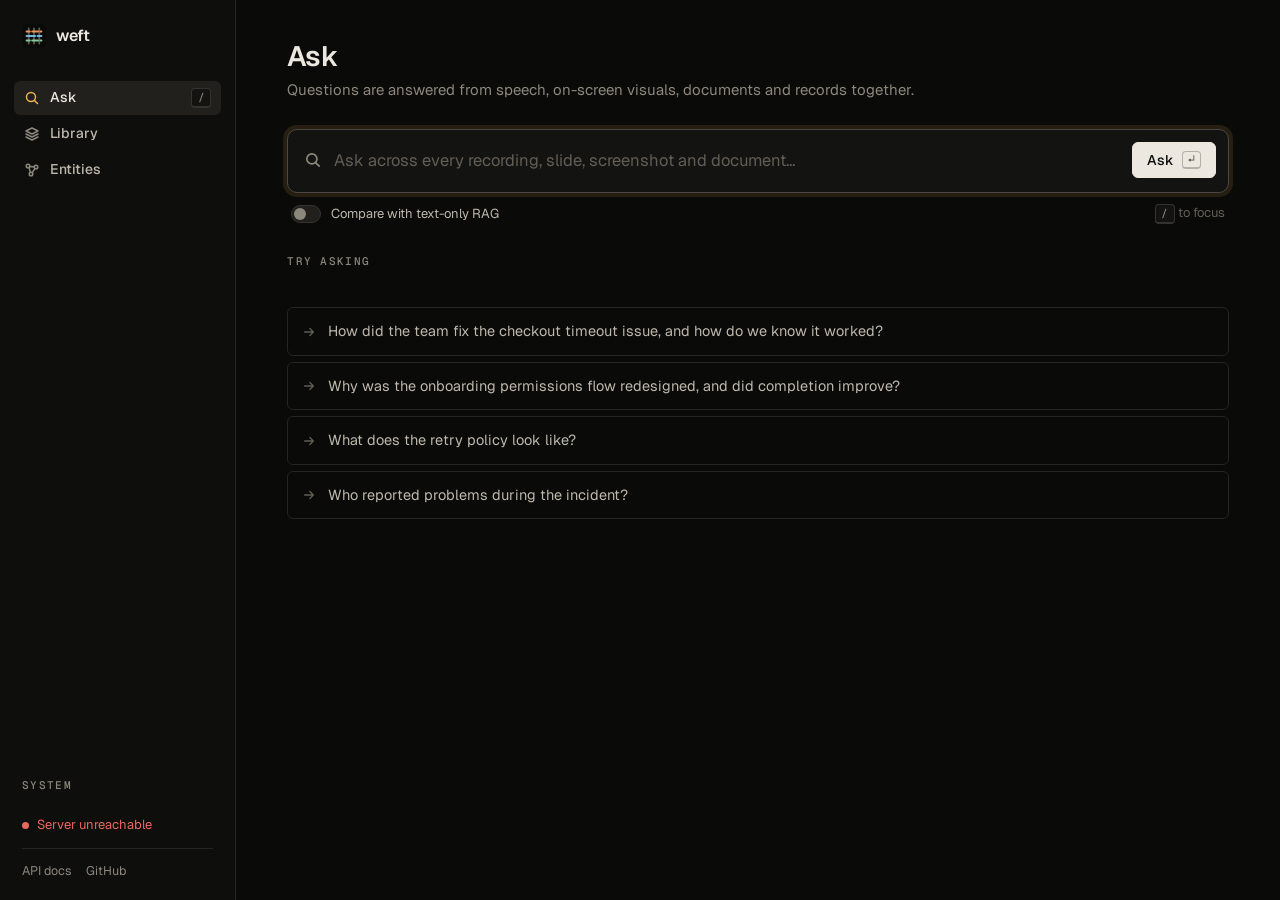
==== static/app.html @ e4f0d1ba "feat: add Weft website with landing page and workspace (ask with citations, evidence drawer, library" ====
<!doctype html>
<html lang="en">
<head>
  <meta charset="utf-8" />
  <meta name="viewport" content="width=device-width, initial-scale=1" />
  <title>Weft</title>
  <meta name="description" content="Weft workspace: ask questions across video, audio, images, PDFs and records, with every answer traced to its source." />
  <meta name="theme-color" content="#0a0a09" />
  <link rel="icon" href="/static/img/weft-mark.svg" type="image/svg+xml" />
  <link rel="preconnect" href="https://fonts.googleapis.com" />
  <link rel="preconnect" href="https://fonts.gstatic.com" crossorigin />
  <link href="https://fonts.googleapis.com/css2?family=Geist:wght@400;500;600;700&family=Geist+Mono:wght@400;500&display=swap" rel="stylesheet" />
  <link rel="stylesheet" href="/static/css/weft.css" />
  <link rel="stylesheet" href="/static/css/app.css" />
</head>
<body class="app">
  <a class="skip" href="#view">Skip to content</a>
  <header class="topbar">
    <button class="btn btn-ghost btn-icon" id="nav-toggle" type="button" aria-label="Menu">
      <svg width="18" height="18" viewBox="0 0 16 16" fill="none" stroke="currentColor" stroke-width="1.5" stroke-linecap="round"><path d="M2.5 4.5h11M2.5 8h11M2.5 11.5h11"/></svg>
    </button>
    <a class="brand" href="/"><img src="/static/img/weft-mark.svg" alt="" width="22" height="22" />weft</a>
    <span></span>
  </header>

  <aside class="side" aria-label="Workspace">
    <a class="brand" href="/" title="Weft home"><img src="/static/img/weft-mark.svg" alt="" width="24" height="24" />weft</a>
    <nav class="side-nav">
      <a href="#/ask" data-nav="ask">
        <svg viewBox="0 0 16 16" fill="none" stroke="currentColor" stroke-width="1.5" stroke-linecap="round"><circle cx="7" cy="7" r="4.5"/><path d="m10.5 10.5 3 3"/></svg>
        Ask <kbd>/</kbd>
      </a>
      <a href="#/library" data-nav="library">
        <svg viewBox="0 0 16 16" fill="none" stroke="currentColor" stroke-width="1.5" stroke-linecap="round" stroke-linejoin="round"><path d="m8 2 6 3-6 3-6-3 6-3Z"/><path d="m2 8 6 3 6-3M2 11l6 3 6-3"/></svg>
        Library
      </a>
      <a href="#/entities" data-nav="entities">
        <svg viewBox="0 0 16 16" fill="none" stroke="currentColor" stroke-width="1.5" stroke-linecap="round"><circle cx="4" cy="4" r="1.8"/><circle cx="12" cy="5" r="1.8"/><circle cx="7" cy="12" r="1.8"/><path d="M5.6 4.4 10.3 4.7M5 5.6l1.4 4.8M11 6.6 8.2 10.6"/></svg>
        Entities
      </a>
    </nav>
    <div class="side-foot">
      <p class="section-label">System</p>
      <div id="status" class="status"><p class="faint">Connecting…</p></div>
      <div class="side-links">
        <a href="/docs" target="_blank" rel="noopener">API docs</a>
        <a href="https://github.com/Priyansh10ff/Weft" target="_blank" rel="noopener">GitHub</a>
      </div>
    </div>
  </aside>
  <div class="side-scrim"></div>

  <main id="view" class="view" tabindex="-1"></main>
  <div class="toasts" aria-live="polite"></div>
  <noscript><p style="padding:24px">Weft needs JavaScript enabled.</p></noscript>
  <script type="module" src="/static/js/app/main.js"></script>
</body>
</html>
---- static/css/weft.css ----
/* ==========================================================================
   Weft design system
   Dark, quiet, precise. One neutral palette, five "thread" colours, one per
   modality, used everywhere a piece of evidence appears.
   ========================================================================== */

:root {
  --bg: #0a0a09;
  --bg-raised: #0e0e0d;
  --surface: #131311;
  --surface-2: #191917;
  --surface-3: #21201d;
  --line: #262521;
  --line-2: #34332e;
  --line-3: #4a4842;

  --text: #ece8df;
  --text-2: #bdb8ac;
  --muted: #8c877c;
  --faint: #625e55;

  --primary: #ece8df;
  --primary-ink: #0a0a09;
  --signal: #e9b44c;
  --signal-soft: rgba(233, 180, 76, 0.12);

  --ok: #82c79d;
  --warn: #e9b44c;
  --err: #e7685e;

  /* Thread colours: one per modality. */
  --m-video: #ea925d;
  --m-audio: #82c79d;
  --m-image: #70b7de;
  --m-pdf: #df7b71;
  --m-json: #b49ee0;

  --font: "Geist", ui-sans-serif, system-ui, -apple-system, "Segoe UI", Roboto, sans-serif;
  --mono: "Geist Mono", ui-monospace, "SFMono-Regular", "Cascadia Code", Menlo, Consolas, monospace;

  --r-sm: 4px;
  --r: 6px;
  --r-lg: 10px;

  --shadow: 0 1px 0 rgba(255, 255, 255, 0.03) inset, 0 12px 32px -12px rgba(0, 0, 0, 0.6);
  --ease: cubic-bezier(0.2, 0.7, 0.2, 1);
  color-scheme: dark;
}

*, *::before, *::after { box-sizing: border-box; }
html { -webkit-text-size-adjust: 100%; }
body {
  margin: 0;
  background: var(--bg);
  color: var(--text);
  font: 15px/1.55 var(--font);
  font-feature-settings: "ss01", "cv11";
  -webkit-font-smoothing: antialiased;
  text-rendering: optimizeLegibility;
}
img, video, svg { display: block; max-width: 100%; }
a { color: inherit; text-decoration: none; }
button, input, select, textarea { font: inherit; color: inherit; }
button { cursor: pointer; }
::selection { background: var(--signal); color: var(--primary-ink); }
:focus-visible { outline: 2px solid var(--signal); outline-offset: 2px; border-radius: var(--r-sm); }
.sr-only { position: absolute; width: 1px; height: 1px; overflow: hidden; clip: rect(0 0 0 0); white-space: nowrap; }

h1, h2, h3, h4 { margin: 0; font-weight: 600; letter-spacing: -0.02em; line-height: 1.15; }
p { margin: 0; }
code, kbd, pre, .mono { font-family: var(--mono); font-size: 0.86em; }
.muted { color: var(--muted); }
.faint { color: var(--faint); }
.eyebrow {
  font: 500 11px/1 var(--mono);
  text-transform: uppercase;
  letter-spacing: 0.14em;
  color: var(--muted);
}

/* ---------------------------------------------------------------- buttons */
.btn {
  display: inline-flex; align-items: center; justify-content: center; gap: 8px;
  height: 36px; padding: 0 14px;
  border: 1px solid var(--line-2); border-radius: var(--r);
  background: var(--surface); color: var(--text);
  font-size: 14px; font-weight: 500; white-space: nowrap;
  transition: background 0.15s var(--ease), border-color 0.15s var(--ease), color 0.15s;
}
.btn:hover { background: var(--surface-2); border-color: var(--line-3); }
.btn:disabled { opacity: 0.45; cursor: not-allowed; }
.btn-primary { background: var(--primary); color: var(--primary-ink); border-color: var(--primary); }
.btn-primary:hover { background: #fff; border-color: #fff; }
.btn-ghost { background: transparent; border-color: transparent; color: var(--text-2); }
.btn-ghost:hover { background: var(--surface-2); color: var(--text); border-color: transparent; }
.btn-danger:hover { color: var(--err); border-color: rgba(231, 104, 94, 0.5); }
.btn-lg { height: 44px; padding: 0 20px; font-size: 15px; }
.btn-sm { height: 28px; padding: 0 10px; font-size: 13px; }
.btn-icon { width: 32px; padding: 0; }
.btn svg { width: 16px; height: 16px; flex: none; }

/* ------------------------------------------------------------------ chips */
.chip {
  display: inline-flex; align-items: center; gap: 6px;
  height: 22px; padding: 0 8px;
  border: 1px solid var(--line-2); border-radius: 999px;
  font: 500 12px/1 var(--font); color: var(--text-2);
  background: var(--surface); white-space: nowrap; max-width: 100%;
  overflow: hidden; text-overflow: ellipsis;
}
a.chip:hover, button.chip:hover { border-color: var(--line-3); color: var(--text); }
button.chip { cursor: pointer; }
.chip[aria-pressed="true"] { background: var(--surface-3); color: var(--text); border-color: var(--line-3); }
.chip .dot, .dot { width: 7px; height: 7px; border-radius: 50%; background: var(--muted); flex: none; }
.mod { --c: var(--muted); }
.mod-video { --c: var(--m-video); }
.mod-audio { --c: var(--m-audio); }
.mod-image { --c: var(--m-image); }
.mod-pdf { --c: var(--m-pdf); }
.mod-json { --c: var(--m-json); }
.chip.mod { color: var(--c); border-color: color-mix(in srgb, var(--c) 35%, transparent); background: color-mix(in srgb, var(--c) 8%, transparent); font-family: var(--mono); text-transform: uppercase; letter-spacing: 0.06em; font-size: 10.5px; }
.chip.mod .dot, .mod > .dot { background: var(--c); }
.tag { font: 500 11px/1 var(--mono); color: var(--muted); padding: 4px 6px; border: 1px solid var(--line); border-radius: var(--r-sm); }

/* ----------------------------------------------------------------- inputs */
.input {
  width: 100%; height: 38px; padding: 0 12px;
  background: var(--bg-raised); border: 1px solid var(--line-2); border-radius: var(--r);
  color: var(--text); outline: none; transition: border-color 0.15s;
}
.input::placeholder { color: var(--faint); }
.input:focus { border-color: var(--line-3); box-shadow: 0 0 0 3px var(--signal-soft); }
kbd {
  display: inline-flex; align-items: center; justify-content: center; min-width: 20px; height: 20px; padding: 0 5px;
  font: 500 11px/1 var(--mono); color: var(--muted);
  border: 1px solid var(--line-2); border-bottom-width: 2px; border-radius: var(--r-sm); background: var(--surface);
}

/* ------------------------------------------------------------------ cards */
.card { background: var(--surface); border: 1px solid var(--line); border-radius: var(--r-lg); }
.card-pad { padding: 20px; }
.divider { height: 1px; background: var(--line); border: 0; margin: 0; }

/* ---------------------------------------------------------------- meters */
.meter { display: inline-flex; align-items: center; gap: 8px; font: 500 12px/1 var(--mono); color: var(--text-2); }
.meter-bar { position: relative; width: 48px; height: 4px; border-radius: 2px; background: var(--surface-3); overflow: hidden; }
.meter-bar > i { position: absolute; inset: 0 auto 0 0; background: var(--text-2); border-radius: 2px; }
.meter.hi .meter-bar > i { background: var(--ok); }
.meter.mid .meter-bar > i { background: var(--warn); }
.meter.lo .meter-bar > i { background: var(--err); }

/* -------------------------------------------------------------- skeleton */
.skeleton { background: linear-gradient(90deg, var(--surface-2) 0%, var(--surface-3) 50%, var(--surface-2) 100%); background-size: 200% 100%; animation: shimmer 1.4s infinite linear; border-radius: var(--r-sm); }
@keyframes shimmer { to { background-position: -200% 0; } }

/* ----------------------------------------------------------------- toast */
.toasts { position: fixed; z-index: 100; right: 16px; bottom: 16px; display: grid; gap: 8px; width: min(380px, calc(100vw - 32px)); }
.toast {
  display: flex; gap: 10px; align-items: flex-start; padding: 12px 14px;
  background: var(--surface-2); border: 1px solid var(--line-2); border-radius: var(--r);
  box-shadow: var(--shadow); font-size: 14px; animation: rise 0.2s var(--ease);
}
.toast .dot { margin-top: 7px; }
.toast.ok .dot { background: var(--ok); }
.toast.err .dot { background: var(--err); }
.toast.warn .dot { background: var(--warn); }
@keyframes rise { from { opacity: 0; transform: translateY(6px); } }

/* --------------------------------------------------------------- tables */
.table { width: 100%; border-collapse: collapse; font-size: 14px; }
.table th { text-align: left; font: 500 11px/1 var(--mono); text-transform: uppercase; letter-spacing: 0.1em; color: var(--muted); padding: 12px 16px; border-bottom: 1px solid var(--line); white-space: nowrap; }
.table td { padding: 12px 16px; border-bottom: 1px solid var(--line); vertical-align: middle; }
.table tr:last-child td { border-bottom: 0; }
.table tbody tr { transition: background 0.12s; }
.table tbody tr.row-link { cursor: pointer; }
.table tbody tr.row-link:hover { background: var(--surface-2); }
.num { font-family: var(--mono); font-size: 13px; color: var(--text-2); font-variant-numeric: tabular-nums; }

/* --------------------------------------------------------------- empty */
.empty { display: grid; justify-items: center; gap: 12px; padding: 56px 24px; text-align: center; color: var(--muted); }
.empty h3 { color: var(--text); font-size: 16px; }
.empty p { max-width: 420px; }

@media (prefers-reduced-motion: reduce) {
  *, *::before, *::after { animation-duration: 0.001ms !important; animation-iteration-count: 1 !important; transition-duration: 0.001ms !important; scroll-behavior: auto !important; }
}
---- static/css/app.css ----
/* Workspace */
body.app { min-height: 100vh; display: grid; grid-template-columns: 236px minmax(0, 1fr); }
.skip { position: absolute; left: -9999px; top: 8px; z-index: 200; padding: 8px 12px; background: var(--primary); color: var(--primary-ink); border-radius: var(--r); }
.skip:focus { left: 8px; }

.brand { display: inline-flex; align-items: center; gap: 10px; font-weight: 600; font-size: 16px; letter-spacing: -0.02em; }

/* sidebar */
.side {
  position: sticky; top: 0; height: 100vh; display: flex; flex-direction: column; gap: 28px;
  padding: 20px 14px; border-right: 1px solid var(--line); background: var(--bg-raised);
}
.side .brand { padding: 4px 8px; }
.side-nav { display: grid; gap: 2px; }
.side-nav a {
  display: flex; align-items: center; gap: 10px; height: 34px; padding: 0 10px;
  border-radius: var(--r); color: var(--text-2); font-size: 14px; font-weight: 500;
}
.side-nav a svg { width: 16px; height: 16px; flex: none; color: var(--muted); }
.side-nav a kbd { margin-left: auto; }
.side-nav a:hover { background: var(--surface-2); color: var(--text); }
.side-nav a.active { background: var(--surface-3); color: var(--text); }
.side-nav a.active svg { color: var(--signal); }
.side-foot { margin-top: auto; display: grid; gap: 12px; padding: 0 8px; }
.status-list { list-style: none; margin: 0; padding: 0; display: grid; gap: 7px; font-size: 13px; color: var(--text-2); }
.status-list li { display: grid; grid-template-columns: 8px 1fr auto; align-items: center; gap: 9px; }
.dot.on { background: var(--ok); }
.dot.off { background: var(--faint); }
.status-down { display: flex; align-items: center; gap: 8px; font-size: 13px; color: var(--err); }
.status-down .dot { background: var(--err); }
.status-counts { margin-top: 2px; font-size: 12px; color: var(--muted); }
.side-links { display: flex; gap: 14px; font-size: 12.5px; color: var(--muted); padding-top: 12px; border-top: 1px solid var(--line); }
.side-links a:hover { color: var(--text); }
.topbar, .side-scrim { display: none; }

/* page */
.view { min-width: 0; padding: 40px clamp(20px, 4vw, 56px) 96px; outline: none; }
.view > * { max-width: 1040px; margin-left: auto; margin-right: auto; }
.page-head { display: flex; align-items: flex-end; justify-content: space-between; gap: 24px; margin-bottom: 28px; }
.page-head h1 { font-size: 28px; letter-spacing: -0.03em; }
.page-head p { margin-top: 6px; }
.section-label { font: 500 11px/1 var(--mono); text-transform: uppercase; letter-spacing: 0.12em; color: var(--muted); margin: 0 0 12px; }
.section-row { display: flex; align-items: center; justify-content: space-between; margin: 36px auto 0; }
.back { display: inline-flex; align-items: center; gap: 6px; font-size: 13px; color: var(--muted); margin-bottom: 18px; }
.back:hover { color: var(--text); }
.link { color: var(--text); text-decoration: underline; text-decoration-color: var(--line-3); text-underline-offset: 3px; background: none; border: 0; padding: 0; font: inherit; cursor: pointer; }
.link:hover { text-decoration-color: var(--text); }
.loc { font: 500 12px/1 var(--mono); color: var(--muted); white-space: nowrap; }
.row-inline { display: inline-flex; align-items: center; gap: 10px; flex-wrap: wrap; }
.chips { display: flex; flex-wrap: wrap; gap: 6px; }
.chip-sm { height: 20px; font-size: 11.5px; padding: 0 7px; }
.badge { display: inline-flex; align-items: center; gap: 6px; height: 22px; padding: 0 8px; border-radius: var(--r-sm); font: 500 11.5px/1 var(--font); border: 1px solid var(--line-2); color: var(--text-2); }
.badge.ok { color: var(--ok); border-color: rgba(130, 199, 157, 0.35); background: rgba(130, 199, 157, 0.07); }
.badge.warn { color: var(--warn); border-color: rgba(233, 180, 76, 0.35); background: rgba(233, 180, 76, 0.07); }
.badge.err { color: var(--err); border-color: rgba(231, 104, 94, 0.35); background: rgba(231, 104, 94, 0.07); }
.sk-stack { display: grid; gap: 10px; }
.icon { display: inline-flex; }
.hide-sm {}

/* ask */
.ask-form { display: grid; gap: 10px; }
.ask-field {
  display: flex; align-items: flex-start; gap: 12px; padding: 12px 12px 12px 16px;
  background: var(--surface); border: 1px solid var(--line-2); border-radius: var(--r-lg);
  transition: border-color 0.15s, box-shadow 0.15s;
}
.ask-field:focus-within { border-color: var(--line-3); box-shadow: 0 0 0 4px var(--signal-soft); }
.ask-field > .icon { margin-top: 9px; color: var(--muted); }
.ask-input { flex: 1; min-height: 36px; padding: 7px 0; border: 0; outline: none; resize: none; background: transparent; font-size: 16.5px; line-height: 1.45; }
.ask-input::placeholder { color: var(--faint); }
.ask-field .btn { height: 36px; }
.kbd-inv { background: transparent; border-color: rgba(10, 10, 9, 0.25); color: rgba(10, 10, 9, 0.6); min-width: 18px; height: 18px; }
.ask-options { display: flex; align-items: center; justify-content: space-between; gap: 12px; font-size: 13px; color: var(--text-2); padding: 0 4px; }
.switch { display: inline-flex; align-items: center; gap: 10px; cursor: pointer; user-select: none; }
.switch input { position: absolute; opacity: 0; pointer-events: none; }
.switch-ui { position: relative; width: 30px; height: 18px; border-radius: 999px; background: var(--surface-3); border: 1px solid var(--line-2); transition: background 0.15s; }
.switch-ui::after { content: ""; position: absolute; top: 2px; left: 2px; width: 12px; height: 12px; border-radius: 50%; background: var(--muted); transition: transform 0.15s var(--ease), background 0.15s; }
.switch input:checked + .switch-ui { background: var(--signal-soft); border-color: rgba(233, 180, 76, 0.5); }
.switch input:checked + .switch-ui::after { transform: translateX(12px); background: var(--signal); }
.switch input:focus-visible + .switch-ui { outline: 2px solid var(--signal); outline-offset: 2px; }

.ask-out { margin-top: 32px; display: grid; gap: 28px; }
.examples { display: grid; gap: 6px; }
.example {
  display: flex; align-items: center; gap: 12px; padding: 12px 14px; text-align: left;
  background: transparent; border: 1px solid var(--line); border-radius: var(--r); color: var(--text-2); font-size: 14.5px;
  transition: background 0.15s, border-color 0.15s, color 0.15s;
}
.example .icon { color: var(--faint); }
.example:hover { background: var(--surface); border-color: var(--line-2); color: var(--text); }
.example:hover .icon { color: var(--signal); }
.notice { display: flex; align-items: center; justify-content: space-between; gap: 24px; margin-bottom: 8px; }
.notice h3 { font-size: 15px; margin-bottom: 4px; }
.notice p { font-size: 14px; max-width: 560px; }
.notice-actions { display: flex; gap: 8px; flex: none; }

.answer-card { padding: 22px 24px; }
.answer-meta { display: flex; align-items: center; gap: 12px; flex-wrap: wrap; font-size: 12.5px; margin-bottom: 14px; }
.answer-mods { display: inline-flex; gap: 5px; margin-left: auto; }
.answer-text { font-size: 16px; line-height: 1.7; color: var(--text); }
.cite {
  display: inline-flex; align-items: center; justify-content: center; min-width: 19px; height: 19px; padding: 0 5px; margin: 0 2px;
  vertical-align: 2px; border: 0; border-radius: 4px; cursor: pointer;
  font: 600 11px/1 var(--mono); color: var(--primary-ink); background: var(--c, var(--text-2));
  transition: transform 0.12s var(--ease), filter 0.12s;
}
.cite:hover { transform: translateY(-1px); filter: brightness(1.12); }
.mods { display: inline-flex; gap: 6px; }

.ev-head-row { display: flex; align-items: center; justify-content: space-between; margin-bottom: -16px; }
.ev-grid { display: grid; gap: 10px; }
.ev-card {
  position: relative; display: grid; grid-template-columns: 132px minmax(0, 1fr); gap: 16px; padding: 12px;
  background: var(--surface); border: 1px solid var(--line); border-radius: var(--r-lg); cursor: pointer;
  transition: border-color 0.15s, background 0.15s;
}
.ev-card::before { content: ""; position: absolute; left: -1px; top: 14px; bottom: 14px; width: 2px; border-radius: 2px; background: var(--c); opacity: 0; transition: opacity 0.15s; }
.ev-card.cited::before { opacity: 1; }
.ev-card:hover { border-color: var(--line-3); background: var(--surface-2); }
.ev-card.flash { animation: flash 1.2s var(--ease); }
@keyframes flash { 0%, 40% { border-color: var(--signal); box-shadow: 0 0 0 3px var(--signal-soft); } }
.skeleton-card { cursor: default; }
.skeleton-card .thumb { height: 84px; }
.thumb {
  position: relative; width: 100%; aspect-ratio: 16 / 10; border-radius: var(--r); overflow: hidden;
  background: color-mix(in srgb, var(--c, var(--muted)) 7%, var(--bg-raised)); border: 1px solid var(--line);
  display: grid; place-items: center; align-self: start;
}
.thumb img { width: 100%; height: 100%; object-fit: cover; }
.thumb-glyph { font: 600 11px/1 var(--mono); letter-spacing: 0.1em; color: var(--c, var(--muted)); opacity: 0.8; }
.thumb-empty { border-style: dashed; background: transparent; }
.ev-body { display: grid; gap: 8px; align-content: start; min-width: 0; }
.ev-head { display: flex; align-items: center; gap: 10px; min-width: 0; }
.ev-n { font: 600 11px/1 var(--mono); color: var(--muted); width: 18px; height: 18px; display: inline-grid; place-items: center; border: 1px solid var(--line-2); border-radius: 4px; flex: none; }
.ev-card.cited .ev-n { background: var(--c); border-color: var(--c); color: var(--primary-ink); }
.ev-source { font-weight: 500; font-size: 14px; overflow: hidden; text-overflow: ellipsis; white-space: nowrap; min-width: 0; }
.ev-head .loc { margin-left: auto; }
.ev-text { font-size: 14px; color: var(--text-2); display: -webkit-box; -webkit-line-clamp: 3; -webkit-box-orient: vertical; overflow: hidden; }
.ev-visual { font-size: 13.5px; color: var(--muted); display: -webkit-box; -webkit-line-clamp: 2; -webkit-box-orient: vertical; overflow: hidden; }
.ev-foot { display: flex; align-items: center; gap: 12px; flex-wrap: wrap; margin-top: 2px; }
.ev-foot .num { font-size: 12px; color: var(--muted); }

.cmp-grid { display: grid; grid-template-columns: 1fr 1fr; gap: 12px; }
.cmp-col { display: grid; gap: 12px; align-content: start; padding: 14px; border: 1px solid var(--line); border-radius: var(--r-lg); background: var(--bg-raised); }
.cmp-col.accent { border-color: color-mix(in srgb, var(--signal) 30%, var(--line)); }
.cmp-head h3 { font-size: 15px; }
.cmp-head p { font-size: 13px; margin-top: 2px; }
.cmp-col .ev-card { grid-template-columns: 1fr; }
.cmp-col .thumb { max-height: 160px; }
.cmp-note { font-size: 12.5px; color: var(--muted); }

/* library */
.stats { display: grid; grid-template-columns: repeat(4, 1fr); gap: 1px; background: var(--line); border: 1px solid var(--line); border-radius: var(--r-lg); overflow: hidden; margin-bottom: 20px; }
.stat { background: var(--surface); padding: 16px 18px; display: grid; gap: 6px; }
.stat-v { font-size: 22px; color: var(--text); letter-spacing: -0.02em; }
.stat-l { font-size: 12.5px; color: var(--muted); }
.dropzone {
  display: grid; justify-items: center; gap: 8px; padding: 32px 20px; text-align: center; cursor: pointer;
  border: 1px dashed var(--line-3); border-radius: var(--r-lg); background: var(--bg-raised);
  transition: border-color 0.15s, background 0.15s;
}
.dropzone:hover, .dropzone.over { border-color: var(--signal); background: color-mix(in srgb, var(--signal) 4%, var(--bg-raised)); }
.drop-icon { width: 40px; height: 40px; display: grid; place-items: center; border-radius: 50%; border: 1px solid var(--line-2); color: var(--text-2); }
.drop-title { font-weight: 500; }
.drop-title u { text-decoration-color: var(--line-3); text-underline-offset: 3px; }
.drop-sub { font: 500 12px/1.4 var(--mono); }
.uploads { display: grid; gap: 6px; margin-top: 10px; }
.uploads:empty { display: none; }
.upload-row {
  display: grid; grid-template-columns: auto minmax(0, 1.2fr) minmax(0, 1fr) 120px 56px; align-items: center; gap: 14px;
  padding: 10px 14px; background: var(--surface); border: 1px solid var(--line); border-radius: var(--r); font-size: 13.5px;
}
.up-name { font-weight: 500; overflow: hidden; text-overflow: ellipsis; white-space: nowrap; }
.up-stage { overflow: hidden; text-overflow: ellipsis; white-space: nowrap; font-size: 13px; }
.up-bar { position: relative; height: 4px; border-radius: 2px; background: var(--surface-3); overflow: hidden; }
.up-bar i { position: absolute; inset: 0 auto 0 0; background: var(--text-2); transition: width 0.4s var(--ease); }
.upload-row.done .up-bar i { background: var(--ok); }
.upload-row.error { border-color: rgba(231, 104, 94, 0.35); }
.upload-row.error .up-stage { color: var(--err); white-space: normal; }
.upload-row.error .up-bar i { background: var(--err); }
.up-pct { text-align: right; font-size: 12px; }
.table-card { overflow: hidden; }
.table-scroll { overflow-x: auto; }
.cell-name { max-width: 420px; }
.cell-name .name { font-weight: 500; overflow: hidden; text-overflow: ellipsis; white-space: nowrap; display: inline-block; max-width: 100%; vertical-align: middle; margin-right: 8px; }
.cell-actions { text-align: right; width: 1%; white-space: nowrap; }
.btn-danger.armed { width: auto; padding: 0 10px; color: var(--err); border-color: rgba(231, 104, 94, 0.5); background: rgba(231, 104, 94, 0.08); }

/* source */
.source-head { align-items: flex-start; }
.source-title { font-size: 26px; margin-top: 12px; word-break: break-word; }
.meta-line { font-size: 13.5px; }
.head-actions { display: flex; align-items: center; gap: 10px; flex-wrap: wrap; font-size: 12.5px; }
.warn-box { display: flex; gap: 12px; margin-bottom: 20px; color: var(--warn); border-color: rgba(233, 180, 76, 0.3); padding: 14px 16px; }
.warn-box ul { margin: 0; padding-left: 18px; color: var(--text-2); font-size: 13.5px; display: grid; gap: 4px; }
.source-media { margin-bottom: 16px; }
.player { width: 100%; border-radius: var(--r-lg); background: #000; border: 1px solid var(--line); }
audio.player { background: var(--surface); height: 48px; }
video.player { max-height: 520px; }
.timeline { margin-bottom: 8px; }
.tl-track { position: relative; height: 34px; border-radius: var(--r); background: var(--bg-raised); border: 1px solid var(--line); overflow: hidden; }
.tl-seg { position: absolute; top: 6px; bottom: 6px; border: 0; border-radius: 3px; background: color-mix(in srgb, var(--c) 55%, transparent); padding: 0; cursor: pointer; transition: background 0.12s; }
.tl-seg.has-visual { background: var(--c); }
.tl-seg + .tl-seg { box-shadow: -1px 0 0 var(--bg-raised); }
.tl-seg:hover { filter: brightness(1.2); }
.tl-cursor { position: absolute; top: 0; bottom: 0; left: 0; width: 1px; background: var(--text); pointer-events: none; }
.tl-time { display: flex; justify-content: space-between; margin-top: 6px; font: 500 11px/1 var(--mono); color: var(--faint); }
.seg-list { list-style: none; margin: 0 auto; padding: 0; overflow: hidden; }
.seg-row {
  display: grid; grid-template-columns: 112px 96px minmax(0, 1fr) auto; gap: 16px; align-items: start;
  padding: 14px 16px; border-bottom: 1px solid var(--line); cursor: pointer; transition: background 0.12s;
}
.seg-row:last-child { border-bottom: 0; }
.seg-row:hover { background: var(--surface-2); }
.seg-row .loc { padding-top: 3px; }
.seg-row .thumb { width: 96px; }
.seg-body { display: grid; gap: 6px; min-width: 0; }
.seg-conf { padding-top: 2px; }
.seg-speakers { font-size: 12.5px; }
.prov { margin-top: 20px; padding: 0; }
.prov summary { cursor: pointer; padding: 14px 18px; font-size: 13.5px; color: var(--text-2); list-style: none; }
.prov summary::-webkit-details-marker { display: none; }
.prov summary::before { content: "+"; display: inline-block; width: 16px; font-family: var(--mono); color: var(--muted); }
.prov[open] summary::before { content: "−"; }
.prov .kv { padding: 0 18px 18px; }

/* entities */
.toolbar { display: flex; align-items: center; gap: 16px; flex-wrap: wrap; margin-bottom: 16px; }
.search-box { position: relative; flex: 0 1 320px; }
.search-box .icon { position: absolute; left: 12px; top: 11px; color: var(--muted); }
.search-box .input { padding-left: 36px; }
.filter-row { flex: 1; }
.entity-group { margin-top: 24px; }
.group-head { display: flex; align-items: center; gap: 10px; margin-bottom: 10px; font-size: 14px; font-weight: 500; }
.entity-group .seg-row { grid-template-columns: 112px minmax(0, 1fr) auto; }

/* key/value */
.kv { display: grid; grid-template-columns: 110px minmax(0, 1fr); gap: 10px 16px; margin: 0; font-size: 13.5px; }
.kv dt { color: var(--muted); }
.kv dd { margin: 0; min-width: 0; color: var(--text-2); }
.kv code.id { font-size: 12px; word-break: break-all; color: var(--text-2); }

/* drawer */
.drawer { position: fixed; inset: 0; z-index: 50; }
.drawer-scrim { position: absolute; inset: 0; background: rgba(0, 0, 0, 0.55); opacity: 0; transition: opacity 0.18s; }
.drawer-panel {
  position: absolute; top: 0; right: 0; bottom: 0; width: min(680px, 100%); display: flex; flex-direction: column;
  background: var(--bg-raised); border-left: 1px solid var(--line-2); box-shadow: -24px 0 60px -20px rgba(0, 0, 0, 0.7);
  transform: translateX(24px); opacity: 0; transition: transform 0.2s var(--ease), opacity 0.2s var(--ease);
}
.drawer.open .drawer-scrim { opacity: 1; }
.drawer.open .drawer-panel { transform: none; opacity: 1; }
.drawer-head { display: flex; align-items: center; justify-content: space-between; gap: 12px; padding: 14px 16px 14px 20px; border-bottom: 1px solid var(--line); }
.drawer-title { display: flex; align-items: center; gap: 10px; min-width: 0; }
.drawer-source { font-weight: 500; overflow: hidden; text-overflow: ellipsis; white-space: nowrap; min-width: 0; }
.drawer-source:hover { text-decoration: underline; text-underline-offset: 3px; }
.drawer-body { flex: 1; overflow-y: auto; padding: 20px; display: grid; gap: 22px; align-content: start; }
.drawer-section { display: grid; gap: 4px; }
.prose { font-size: 14.5px; color: var(--text-2); white-space: pre-wrap; }
.mono-prose { font-family: var(--mono); font-size: 12.5px; }
.seg-nav { display: flex; justify-content: space-between; gap: 8px; }
.speech { list-style: none; margin: 0; padding: 0; display: grid; gap: 10px; }
.speech li { display: grid; grid-template-columns: 56px minmax(0, 1fr); gap: 12px; }
.speech .ts { height: 22px; padding: 0 6px; border: 1px solid var(--line-2); border-radius: var(--r-sm); background: var(--surface); color: var(--text-2); font: 500 11.5px/1 var(--mono); }
.speech .ts:hover:not(:disabled) { border-color: var(--signal); color: var(--signal); }
.speech .ts:disabled { cursor: default; }
.speech p { font-size: 14.5px; color: var(--text-2); }
.speaker { display: inline-block; font: 500 11px/1 var(--mono); color: var(--signal); text-transform: uppercase; letter-spacing: 0.08em; margin-bottom: 4px; }
.rel-list { list-style: none; margin: 0; padding: 0; display: grid; gap: 8px; font-size: 13.5px; }
.rel-list li { display: flex; align-items: center; gap: 10px; }
.figure-wrap { display: grid; gap: 10px; }
.figure { position: relative; border-radius: var(--r-lg); overflow: hidden; border: 1px solid var(--line); background: #000; }
.figure img { width: 100%; height: auto; }
.figure .regions { position: absolute; inset: 0; width: 100%; height: 100%; pointer-events: none; }
.regions rect { fill: none; stroke-width: 1.5; }
.regions rect.ocr { stroke: rgba(236, 232, 223, 0.35); }
.regions rect.region { stroke: rgba(112, 183, 222, 0.75); stroke-dasharray: 4 3; }
.regions rect.match { stroke: var(--signal); stroke-width: 2.5; fill: rgba(233, 180, 76, 0.12); }
.figure-legend { display: flex; align-items: center; gap: 14px; flex-wrap: wrap; font-size: 12.5px; color: var(--muted); }
.legend-item { display: inline-flex; align-items: center; gap: 6px; }
.swatch { width: 12px; height: 8px; border-radius: 2px; border: 1.5px solid; }
.swatch.ocr { border-color: rgba(236, 232, 223, 0.45); }
.swatch.region { border-color: rgba(112, 183, 222, 0.8); border-style: dashed; }
.swatch.match { border-color: var(--signal); background: rgba(233, 180, 76, 0.2); }
.figure-missing { padding: 28px; border: 1px dashed var(--line-2); border-radius: var(--r-lg); text-align: center; color: var(--muted); font-size: 13.5px; }

/* responsive */
@media (max-width: 900px) {
  body.app { grid-template-columns: 1fr; }
  .topbar { display: grid; grid-template-columns: 40px 1fr 40px; align-items: center; justify-items: center; position: sticky; top: 0; z-index: 30; height: 52px; padding: 0 8px; border-bottom: 1px solid var(--line); background: color-mix(in srgb, var(--bg) 88%, transparent); backdrop-filter: blur(10px); }
  .side { position: fixed; z-index: 40; left: 0; top: 0; width: 260px; transform: translateX(-100%); transition: transform 0.2s var(--ease); }
  .nav-open .side { transform: none; }
  .nav-open .side-scrim { display: block; position: fixed; inset: 0; z-index: 35; background: rgba(0, 0, 0, 0.5); }
  .view { padding: 28px 16px 80px; }
  .cmp-grid { grid-template-columns: 1fr; }
  .stats { grid-template-columns: repeat(2, 1fr); }
  .notice { flex-direction: column; align-items: flex-start; }
}
@media (max-width: 640px) {
  .ev-card { grid-template-columns: 88px minmax(0, 1fr); gap: 12px; }
  .ev-head { flex-wrap: wrap; }
  .ev-head .loc { margin-left: 0; }
  .seg-row { grid-template-columns: 1fr; gap: 8px; }
  .seg-row .thumb { display: none; }
  .entity-group .seg-row { grid-template-columns: 1fr; }
  .upload-row { grid-template-columns: auto minmax(0, 1fr) 56px; }
  .upload-row .up-stage, .upload-row .up-bar { grid-column: 1 / -1; }
  .page-head { flex-direction: column; align-items: flex-start; }
  .hide-sm { display: none; }
  .ask-field { padding: 10px; gap: 8px; }
  .ask-field > .icon { display: none; }
  .kv { grid-template-columns: 1fr; gap: 2px; }
  .kv dd { margin-bottom: 8px; }
}
.fallback-note { font-size: 12.5px; }
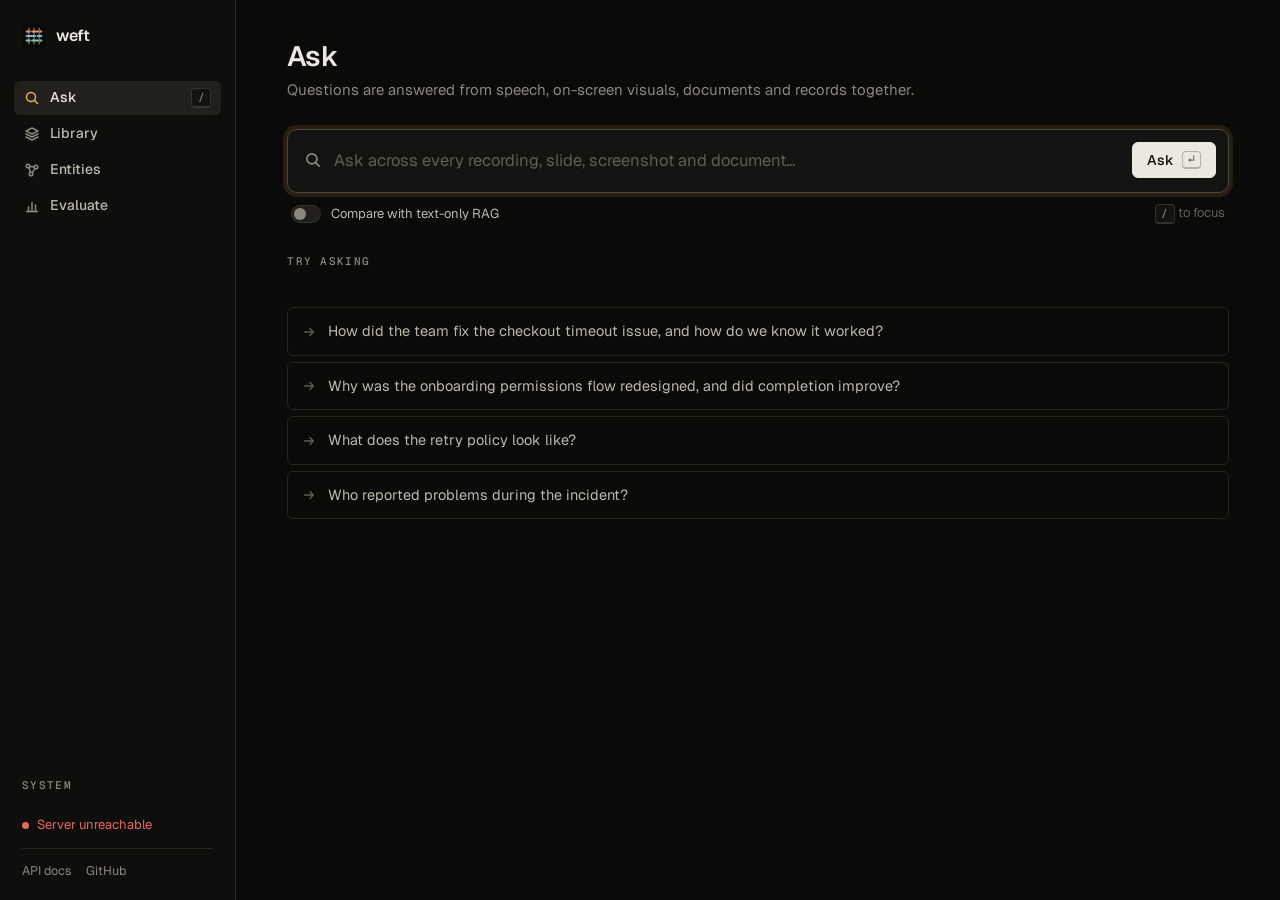
==== commit cb7de817: "Add evaluation harness: gold question set with hard distractors, ablation of text-only RAG vs Weft, " ====
--- a/static/app.html
+++ b/static/app.html
@@ -38,6 +38,10 @@
         <svg viewBox="0 0 16 16" fill="none" stroke="currentColor" stroke-width="1.5" stroke-linecap="round"><circle cx="4" cy="4" r="1.8"/><circle cx="12" cy="5" r="1.8"/><circle cx="7" cy="12" r="1.8"/><path d="M5.6 4.4 10.3 4.7M5 5.6l1.4 4.8M11 6.6 8.2 10.6"/></svg>
         Entities
       </a>
+      <a href="#/evaluate" data-nav="evaluate">
+        <svg viewBox="0 0 16 16" fill="none" stroke="currentColor" stroke-width="1.5" stroke-linecap="round"><path d="M2.5 13.5h11"/><path d="M4.5 13.5V9M8 13.5V4.5M11.5 13.5V7"/></svg>
+        Evaluate
+      </a>
     </nav>
     <div class="side-foot">
       <p class="section-label">System</p>
--- a/static/css/app.css
+++ b/static/css/app.css
@@ -205,7 +205,8 @@
 .tl-seg:hover { filter: brightness(1.2); }
 .tl-cursor { position: absolute; top: 0; bottom: 0; left: 0; width: 1px; background: var(--text); pointer-events: none; }
 .tl-time { display: flex; justify-content: space-between; margin-top: 6px; font: 500 11px/1 var(--mono); color: var(--faint); }
-.seg-list { list-style: none; margin: 0 auto; padding: 0; overflow: hidden; }
+.seg-list { list-style: none; margin: 0; padding: 0; overflow: hidden; }
+.view > .seg-list { margin-left: auto; margin-right: auto; }
 .seg-row {
   display: grid; grid-template-columns: 112px 96px minmax(0, 1fr) auto; gap: 16px; align-items: start;
   padding: 14px 16px; border-bottom: 1px solid var(--line); cursor: pointer; transition: background 0.12s;
@@ -232,7 +233,7 @@
 .filter-row { flex: 1; }
 .entity-group { margin-top: 24px; }
 .group-head { display: flex; align-items: center; gap: 10px; margin-bottom: 10px; font-size: 14px; font-weight: 500; }
-.entity-group .seg-row { grid-template-columns: 112px minmax(0, 1fr) auto; }
+.entity-group .seg-row, .timeline-list .seg-row { grid-template-columns: 112px minmax(0, 1fr) auto; }
 
 /* key/value */
 .kv { display: grid; grid-template-columns: 110px minmax(0, 1fr); gap: 10px 16px; margin: 0; font-size: 13.5px; }
@@ -284,6 +285,57 @@
 .swatch.match { border-color: var(--signal); background: rgba(233, 180, 76, 0.2); }
 .figure-missing { padding: 28px; border: 1px dashed var(--line-2); border-radius: var(--r-lg); text-align: center; color: var(--muted); font-size: 13.5px; }
 
+/* ---- Evaluate ---- */
+.eval { display: grid; gap: 28px; }
+.eval > section { display: grid; gap: 0; }
+.select { width: auto; height: 36px; padding: 0 30px 0 12px; appearance: none; cursor: pointer;
+  background-image: linear-gradient(45deg, transparent 50%, var(--muted) 50%), linear-gradient(135deg, var(--muted) 50%, transparent 50%);
+  background-position: calc(100% - 15px) 50%, calc(100% - 10px) 50%; background-size: 5px 5px; background-repeat: no-repeat; }
+.eval-meta { display: flex; flex-wrap: wrap; align-items: center; gap: 8px 20px; font-size: 13px; color: var(--muted); }
+.eval-meta b { color: var(--text); font-weight: 500; font-variant-numeric: tabular-nums; }
+.eval-meta code { font: 500 12px/1 var(--mono); color: var(--text-2); }
+.badge-warn { color: var(--warn); border-color: color-mix(in srgb, var(--warn) 40%, transparent); background: var(--signal-soft); }
+.eval-stats { margin-bottom: 0; }
+.eval-stats .stat { gap: 4px; }
+.eval-delta { font: 500 12px/1.3 var(--mono); color: var(--muted); }
+.eval-delta.up { color: var(--ok); }
+.eval-delta.down { color: var(--err); }
+.stat-hint { font-size: 12px; }
+.eval-table td, .eval-table th { padding: 11px 12px; }
+.eval-table td:first-child, .eval-table th:first-child { padding-left: 18px; }
+.eval-table td:last-child, .eval-table th:last-child { padding-right: 18px; }
+.eval-table td.num, .eval-table th.num { text-align: right; white-space: nowrap; }
+.eval-table .cell-name { white-space: nowrap; }
+.eval-sub { display: block; font-size: 12px; margin-top: 3px; }
+.eval-table tr.is-weft td { background: var(--signal-soft); }
+.eval-table tr.is-weft .name { color: var(--text); font-weight: 600; }
+.eval-table td.is-best { color: var(--text); font-weight: 600; }
+.eval-table th.is-weft { color: var(--signal); }
+.eval-table td.is-weft { background: var(--signal-soft); }
+.bar-cell { display: inline-flex; align-items: center; justify-content: flex-end; gap: 8px; font-variant-numeric: tabular-nums; }
+.bar { width: 32px; height: 4px; border-radius: 2px; background: var(--surface-3); overflow: hidden; flex: none; }
+.bar i { display: block; height: 100%; background: var(--line-3); border-radius: 2px; }
+tr.is-weft .bar i { background: var(--signal); }
+.eval-q-head { margin: 0 0 12px; }
+.eval-q-head .section-label { margin: 0; }
+.eval-qs { list-style: none; margin: 0; padding: 0; display: grid; gap: 10px; }
+.eval-q { padding: 16px 18px; display: grid; gap: 10px; }
+.eval-q-top { display: flex; align-items: center; gap: 10px; }
+.eval-q-text { font-size: 15px; color: var(--text); }
+.eval-cols { display: grid; grid-template-columns: 1fr 1fr; gap: 10px; }
+.eval-col { border: 1px solid var(--line); border-radius: var(--r); padding: 10px 12px; display: grid; gap: 8px; align-content: start; background: var(--bg-raised); }
+.eval-col-head { display: flex; justify-content: space-between; font: 500 11px/1 var(--mono); text-transform: uppercase; letter-spacing: 0.08em; color: var(--muted); }
+.eval-col-head .ok { color: var(--ok); }
+.eval-ev { list-style: none; margin: 0; padding: 0; display: grid; gap: 6px; font-size: 13px; }
+.eval-ev li { display: flex; align-items: center; gap: 8px; min-width: 0; }
+.eval-ev li.miss { color: var(--faint); }
+.eval-ev li.hit { color: var(--text-2); }
+.eval-mark { width: 14px; height: 14px; flex: none; border-radius: 50%; border: 1.5px solid var(--line-3); position: relative; }
+.eval-ev li.hit .eval-mark { border-color: var(--ok); background: color-mix(in srgb, var(--ok) 18%, transparent); }
+.eval-ev li.hit .eval-mark::after { content: ""; position: absolute; left: 3.5px; top: 1px; width: 3px; height: 6px; border: solid var(--ok); border-width: 0 1.5px 1.5px 0; transform: rotate(45deg); }
+.eval-ref { font-family: var(--mono); font-size: 12px; overflow: hidden; text-overflow: ellipsis; white-space: nowrap; min-width: 0; }
+.eval-via { margin-left: auto; flex: none; color: var(--signal); border-color: color-mix(in srgb, var(--signal) 35%, transparent); }
+
 /* responsive */
 @media (max-width: 900px) {
   body.app { grid-template-columns: 1fr; }
@@ -302,7 +354,7 @@
   .ev-head .loc { margin-left: 0; }
   .seg-row { grid-template-columns: 1fr; gap: 8px; }
   .seg-row .thumb { display: none; }
-  .entity-group .seg-row { grid-template-columns: 1fr; }
+  .entity-group .seg-row, .timeline-list .seg-row { grid-template-columns: 1fr; }
   .upload-row { grid-template-columns: auto minmax(0, 1fr) 56px; }
   .upload-row .up-stage, .upload-row .up-bar { grid-column: 1 / -1; }
   .page-head { flex-direction: column; align-items: flex-start; }
@@ -313,3 +365,48 @@
   .kv dd { margin-bottom: 8px; }
 }
 .fallback-note { font-size: 12.5px; }
+
+/* linked evidence */
+.link-list { display: grid; gap: 8px; }
+.link-card {
+  display: grid; grid-template-columns: 84px minmax(0, 1fr) auto; gap: 12px; align-items: start; padding: 10px;
+  border: 1px solid var(--line); border-radius: var(--r); background: var(--surface); cursor: pointer;
+  transition: border-color 0.15s, background 0.15s;
+}
+.link-card:hover { border-color: var(--line-3); background: var(--surface-2); }
+.link-body { display: grid; gap: 5px; min-width: 0; }
+.link-phrase { font: 500 11px/1 var(--mono); text-transform: uppercase; letter-spacing: 0.08em; color: var(--signal); }
+.link-why { font-size: 12px; color: var(--muted); }
+.link-conf { font-size: 12px; color: var(--muted); padding-top: 2px; }
+
+/* tabs + entity timeline */
+.tabs { display: flex; gap: 4px; border-bottom: 1px solid var(--line); margin-bottom: 20px; }
+.tab { padding: 10px 12px; margin-bottom: -1px; border: 0; border-bottom: 2px solid transparent; background: none; color: var(--muted); font-size: 14px; font-weight: 500; }
+.tab:hover { color: var(--text); }
+.tab[aria-selected="true"] { color: var(--text); border-bottom-color: var(--signal); }
+.alias-line { margin-top: 6px; font-size: 13px; }
+.timeline-list { list-style: none; margin: 0; padding: 0 0 0 18px; border-left: 1px solid var(--line-2); display: grid; gap: 22px; }
+.tl-day { position: relative; display: grid; gap: 10px; }
+.tl-date { display: flex; align-items: center; gap: 10px; font: 500 12px/1 var(--mono); color: var(--text-2); }
+.tl-dot { position: absolute; left: -23px; top: 2px; width: 9px; height: 9px; border-radius: 50%; background: var(--bg); border: 2px solid var(--signal); }
+.mention-src { font-size: 13px; }
+@media (max-width: 640px) {
+  .link-card { grid-template-columns: 64px minmax(0, 1fr); }
+  .link-conf { display: none; }
+}
+
+/* retrieval explanations */
+.ev-why { font-size: 12.5px; color: var(--muted); display: flex; align-items: center; gap: 6px; }
+.ev-why.via { color: var(--signal); }
+.ev-card.linked { border-style: dashed; }
+.loc-exact { color: var(--signal); }
+.speaker-inline { font: 500 11px/1 var(--mono); color: var(--signal); text-transform: uppercase; letter-spacing: 0.06em; }
+.chip-speaker { color: var(--signal); border-color: rgba(233, 180, 76, 0.35); }
+.subqs { display: flex; flex-wrap: wrap; align-items: center; gap: 6px; margin-top: 14px; font-size: 12.5px; }
+.strategy::before { content: "·"; margin-right: 12px; }
+
+@media (max-width: 720px) {
+  .eval-cols { grid-template-columns: 1fr; }
+  .eval-stats { grid-template-columns: 1fr 1fr; }
+  .bar { display: none; }
+}
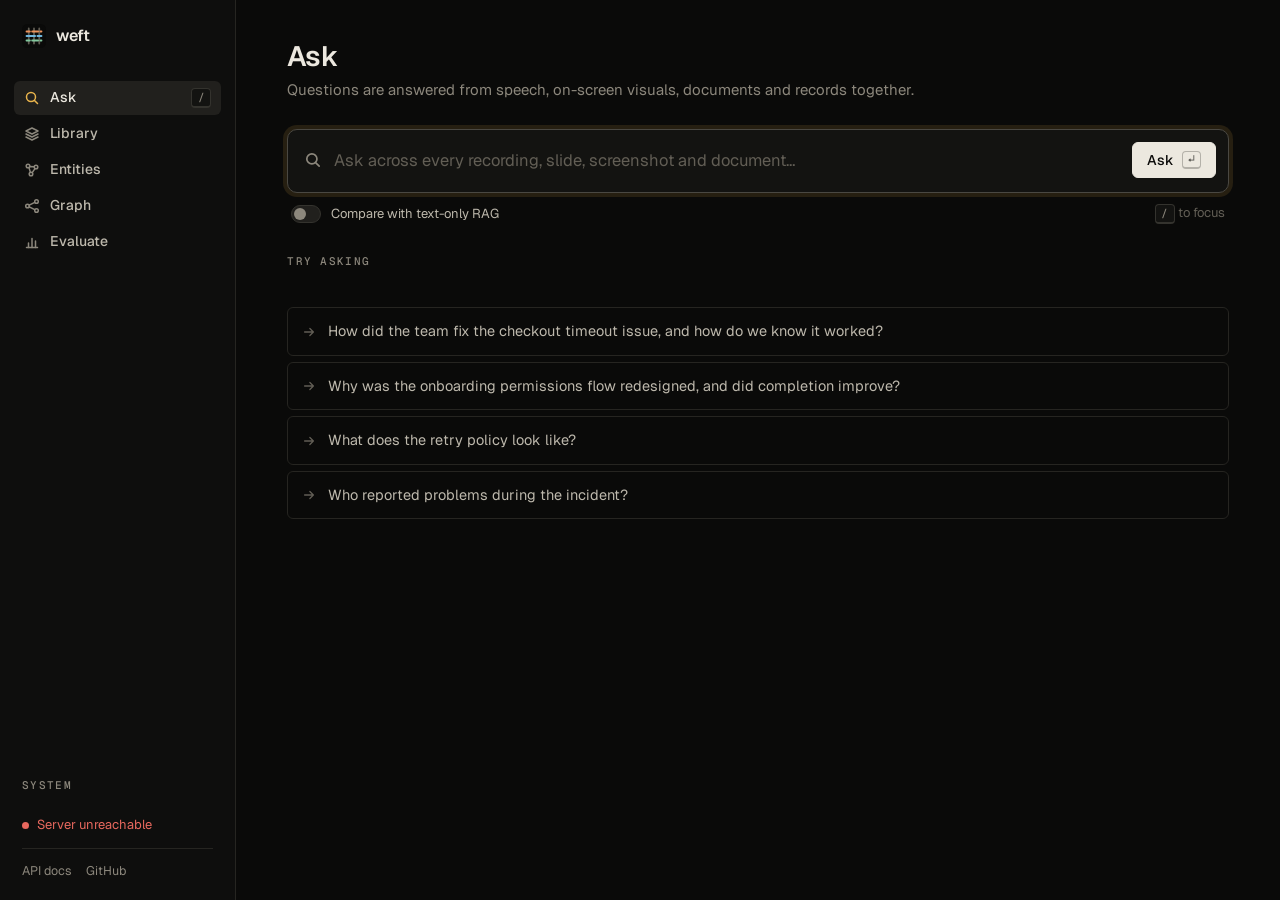
==== commit 57990c2e: "Add interactive graph view (corpus overview and node neighbourhoods) with GET /graph endpoint, graph" ====
--- a/static/app.html
+++ b/static/app.html
@@ -38,6 +38,10 @@
         <svg viewBox="0 0 16 16" fill="none" stroke="currentColor" stroke-width="1.5" stroke-linecap="round"><circle cx="4" cy="4" r="1.8"/><circle cx="12" cy="5" r="1.8"/><circle cx="7" cy="12" r="1.8"/><path d="M5.6 4.4 10.3 4.7M5 5.6l1.4 4.8M11 6.6 8.2 10.6"/></svg>
         Entities
       </a>
+      <a href="#/graph" data-nav="graph">
+        <svg viewBox="0 0 16 16" fill="none" stroke="currentColor" stroke-width="1.5" stroke-linecap="round"><circle cx="3.5" cy="8" r="1.8"/><circle cx="12.5" cy="3.5" r="1.8"/><circle cx="12.5" cy="12.5" r="1.8"/><path d="M5.2 7.2 10.8 4.3M5.2 8.8l5.6 2.9"/></svg>
+        Graph
+      </a>
       <a href="#/evaluate" data-nav="evaluate">
         <svg viewBox="0 0 16 16" fill="none" stroke="currentColor" stroke-width="1.5" stroke-linecap="round"><path d="M2.5 13.5h11"/><path d="M4.5 13.5V9M8 13.5V4.5M11.5 13.5V7"/></svg>
         Evaluate
--- a/static/css/app.css
+++ b/static/css/app.css
@@ -336,6 +336,64 @@
 .eval-ref { font-family: var(--mono); font-size: 12px; overflow: hidden; text-overflow: ellipsis; white-space: nowrap; min-width: 0; }
 .eval-via { margin-left: auto; flex: none; color: var(--signal); border-color: color-mix(in srgb, var(--signal) 35%, transparent); }
 
+/* ---- Graph ---- */
+.drawer-actions { display: flex; align-items: center; gap: 4px; flex: none; }
+.graph-layout { display: grid; grid-template-columns: minmax(0, 1fr) 280px; gap: 12px; align-items: start; }
+.graph-card { overflow: hidden; background: var(--bg-raised); }
+.graph-stage { min-height: 420px; }
+.graph-svg { display: block; width: 100%; height: auto; max-height: 72vh; touch-action: none; cursor: grab; user-select: none; }
+.graph-svg:active { cursor: grabbing; }
+.g-edge { stroke: var(--line-3); stroke-width: 1.4; transition: stroke 0.12s, opacity 0.12s; }
+.g-edge.rel-depicts, .g-edge.rel-corroborates { stroke: var(--text-2); stroke-width: 1.6; }
+.g-edge.rel-mentions { stroke: var(--line-2); stroke-width: 1; }
+.g-edge.dashed { stroke-dasharray: 4 4; }
+.g-node { cursor: pointer; outline: none; }
+.g-node circle { fill: var(--c, var(--muted)); stroke: var(--bg-raised); stroke-width: 2; }
+.g-node.entity rect { fill: var(--surface-3); stroke: var(--line-3); stroke-width: 1.2; }
+.g-node.center circle, .g-node.center rect { stroke: var(--signal); stroke-width: 2.5; }
+.g-label { font: 500 11px/1 var(--font); fill: var(--muted); pointer-events: none; paint-order: stroke; stroke: var(--bg-raised); stroke-width: 3px; }
+.g-node.segment .g-label { opacity: 0; }
+.graph-svg.labels-on .g-node.segment .g-label { opacity: 1; }
+.g-node.entity .g-label { fill: var(--text-2); pointer-events: auto; }
+.g-node.center .g-label, .g-node:focus-visible .g-label { opacity: 1; fill: var(--text); }
+.g-node:focus-visible circle, .g-node:focus-visible rect { stroke: var(--signal); stroke-width: 2.5; }
+.graph-svg.focused .g-node { opacity: 0.22; }
+.graph-svg.focused .g-node.lit { opacity: 1; }
+.graph-svg.focused .g-node.lit .g-label { opacity: 1; fill: var(--text); }
+.graph-svg.focused .g-edge { opacity: 0.08; }
+.graph-svg.focused .g-edge.lit { opacity: 1; stroke: var(--signal); }
+.graph-side { display: grid; gap: 12px; }
+.graph-legend { display: grid; gap: 10px; }
+.graph-legend .section-label { margin: 4px 0 0; }
+.legend-list { list-style: none; margin: 0; padding: 0; display: grid; gap: 7px; font-size: 13px; color: var(--text-2); }
+.legend-list li { display: flex; align-items: center; gap: 9px; }
+.legend-list li .num { margin-left: auto; font-size: 12px; }
+.legend-entity { width: 9px; height: 9px; border-radius: 2px; background: var(--surface-3); border: 1px solid var(--line-3); flex: none; }
+.legend-toggle { display: inline-flex; align-items: center; gap: 9px; cursor: pointer; }
+.legend-toggle input { margin: 0; accent-color: var(--signal); }
+.legend-line { width: 18px; height: 0; border-top: 1.5px solid var(--line-3); flex: none; }
+.legend-line.rel-depicts, .legend-line.rel-corroborates { border-top-color: var(--text-2); }
+.legend-line.rel-mentions { border-top-color: var(--line-2); }
+.legend-line.dashed { border-top-style: dashed; }
+.graph-hint { font-size: 12px; margin-top: 4px; }
+.graph-detail { display: grid; gap: 10px; }
+.graph-detail .section-label { margin: 0; }
+.graph-detail-title { font-size: 15px; line-height: 1.35; word-break: break-word; }
+.graph-actions { gap: 8px; }
+.graph-neighbours { list-style: none; margin: 0; padding: 0; display: grid; gap: 6px; font-size: 13px; }
+.graph-neighbours li { display: flex; align-items: center; justify-content: space-between; gap: 8px; min-width: 0; }
+.graph-neighbours .link { overflow: hidden; text-overflow: ellipsis; white-space: nowrap; min-width: 0; text-align: left; }
+.graph-neighbours .tag { flex: none; }
+.graph-links { margin-top: 20px; }
+.graph-table summary { cursor: pointer; list-style: none; margin-bottom: 12px; }
+.graph-table summary::-webkit-details-marker { display: none; }
+.graph-table summary::before { content: "+ "; }
+.graph-table[open] summary::before { content: "− "; }
+.graph-table .table td { font-size: 13px; }
+@media (max-width: 1000px) {
+  .graph-layout { grid-template-columns: 1fr; }
+}
+
 /* responsive */
 @media (max-width: 900px) {
   body.app { grid-template-columns: 1fr; }
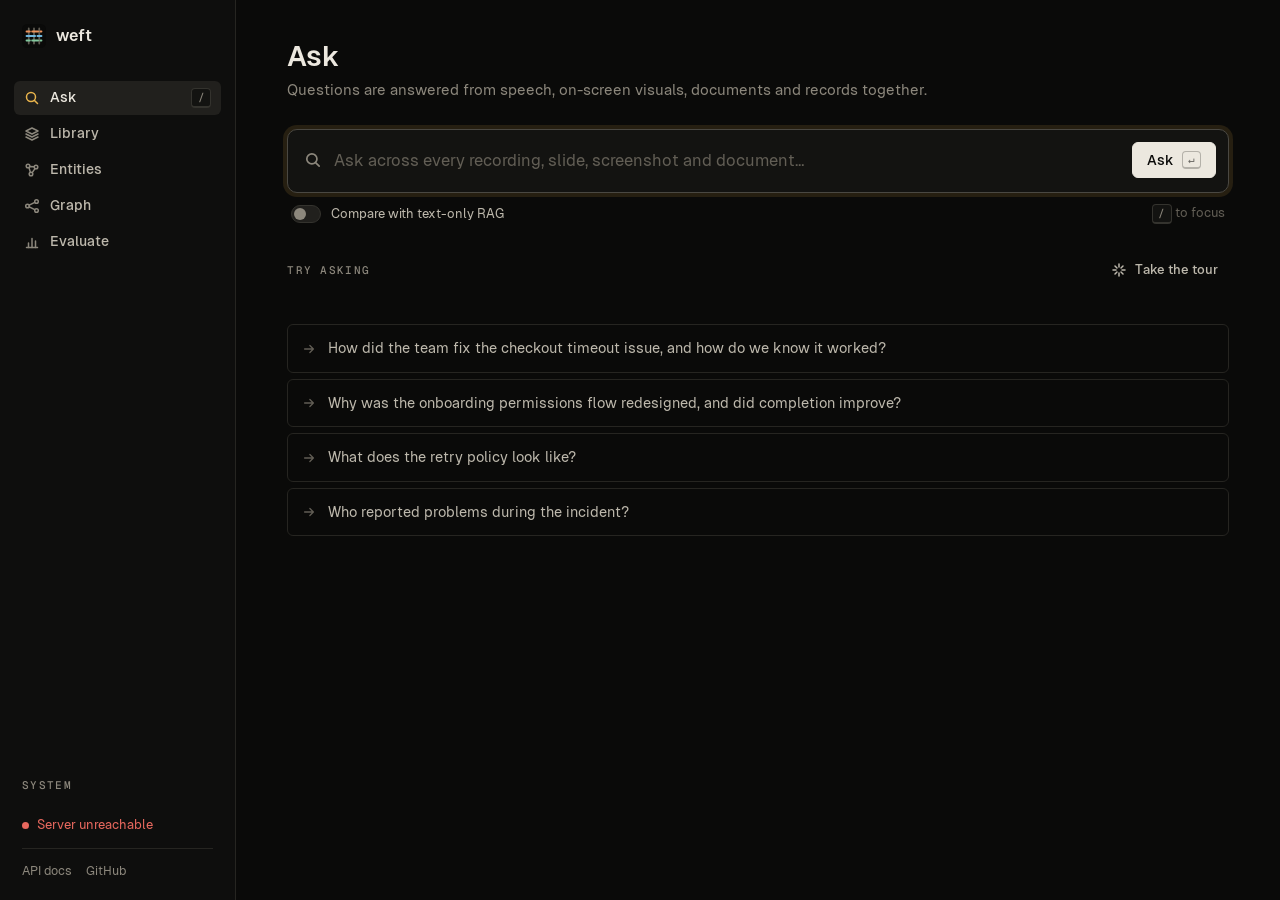
==== commit 31fe1c51: "Add Docker image, compose and CI workflow; harden HTTP with optional API key, security headers, CSP," ====
--- a/static/app.html
+++ b/static/app.html
@@ -7,9 +7,7 @@
   <meta name="description" content="Weft workspace: ask questions across video, audio, images, PDFs and records, with every answer traced to its source." />
   <meta name="theme-color" content="#0a0a09" />
   <link rel="icon" href="/static/img/weft-mark.svg" type="image/svg+xml" />
-  <link rel="preconnect" href="https://fonts.googleapis.com" />
-  <link rel="preconnect" href="https://fonts.gstatic.com" crossorigin />
-  <link href="https://fonts.googleapis.com/css2?family=Geist:wght@400;500;600;700&family=Geist+Mono:wght@400;500&display=swap" rel="stylesheet" />
+  <link rel="preload" href="/static/fonts/geist-400.woff2" as="font" type="font/woff2" crossorigin />
   <link rel="stylesheet" href="/static/css/weft.css" />
   <link rel="stylesheet" href="/static/css/app.css" />
 </head>
--- a/static/css/weft.css
+++ b/static/css/weft.css
@@ -3,6 +3,14 @@
    Dark, quiet, precise. One neutral palette, five "thread" colours, one per
    modality, used everywhere a piece of evidence appears.
    ========================================================================== */
+
+/* Self-hosted fonts (SIL Open Font License, see static/fonts/LICENSE.txt). */
+@font-face { font-family: "Geist"; font-style: normal; font-weight: 400; font-display: swap; src: url("../fonts/geist-400.woff2") format("woff2"); }
+@font-face { font-family: "Geist"; font-style: normal; font-weight: 500; font-display: swap; src: url("../fonts/geist-500.woff2") format("woff2"); }
+@font-face { font-family: "Geist"; font-style: normal; font-weight: 600; font-display: swap; src: url("../fonts/geist-600.woff2") format("woff2"); }
+@font-face { font-family: "Geist"; font-style: normal; font-weight: 700; font-display: swap; src: url("../fonts/geist-700.woff2") format("woff2"); }
+@font-face { font-family: "Geist Mono"; font-style: normal; font-weight: 400; font-display: swap; src: url("../fonts/geist-mono-400.woff2") format("woff2"); }
+@font-face { font-family: "Geist Mono"; font-style: normal; font-weight: 500; font-display: swap; src: url("../fonts/geist-mono-500.woff2") format("woff2"); }
 
 :root {
   --bg: #0a0a09;
--- a/static/css/app.css
+++ b/static/css/app.css
@@ -394,6 +394,36 @@
   .graph-layout { grid-template-columns: 1fr; }
 }
 
+/* ---- Streaming answer ---- */
+.cmp-host:empty { display: none; }
+.spinner { width: 11px; height: 11px; border-radius: 50%; border: 1.5px solid var(--line-3); border-top-color: var(--signal); animation: spin 0.8s linear infinite; flex: none; }
+@keyframes spin { to { transform: rotate(360deg); } }
+.answer-text.streaming::after { content: ""; display: inline-block; width: 7px; height: 1.05em; margin-left: 2px; vertical-align: -0.15em; background: var(--signal); animation: caret 1s steps(1) infinite; }
+@keyframes caret { 50% { opacity: 0; } }
+
+/* ---- Tour ---- */
+.tour { position: fixed; z-index: 60; right: 20px; bottom: 20px; width: min(360px, calc(100vw - 32px)); padding: 16px 18px 14px; display: grid; gap: 10px; box-shadow: var(--shadow); border-color: var(--line-2); }
+.tour-head { display: flex; align-items: center; justify-content: space-between; margin: -4px -6px -4px 0; }
+.tour-head .section-label { margin: 0; color: var(--signal); }
+.tour-title { font-size: 16px; }
+.tour-body { font-size: 13.5px; color: var(--text-2); line-height: 1.55; }
+.tour-actions { display: flex; align-items: center; justify-content: space-between; gap: 8px; margin-top: 2px; }
+.tour-nav { display: inline-flex; gap: 6px; }
+.tour-dots { display: flex; gap: 5px; }
+.tour-dots i { width: 14px; height: 3px; border-radius: 2px; background: var(--surface-3); }
+.tour-dots i.on { background: var(--signal); }
+.intro-row { margin: 0 0 12px; }
+.intro-row .section-label { margin: 0; }
+body:has(.drawer.open) .tour { right: auto; left: 20px; }
+@media (max-width: 640px) { .tour { right: 16px; bottom: 16px; } body:has(.drawer.open) .tour { display: none; } }
+
+/* ---- API key dialog ---- */
+.key-dialog { padding: 0; width: min(420px, calc(100vw - 32px)); color: var(--text); border-color: var(--line-2); box-shadow: var(--shadow); }
+.key-dialog::backdrop { background: rgba(0, 0, 0, 0.55); }
+.key-form { display: grid; gap: 12px; padding: 20px; }
+.key-form p { font-size: 13.5px; }
+.key-actions { display: flex; justify-content: flex-end; gap: 8px; }
+
 /* responsive */
 @media (max-width: 900px) {
   body.app { grid-template-columns: 1fr; }
